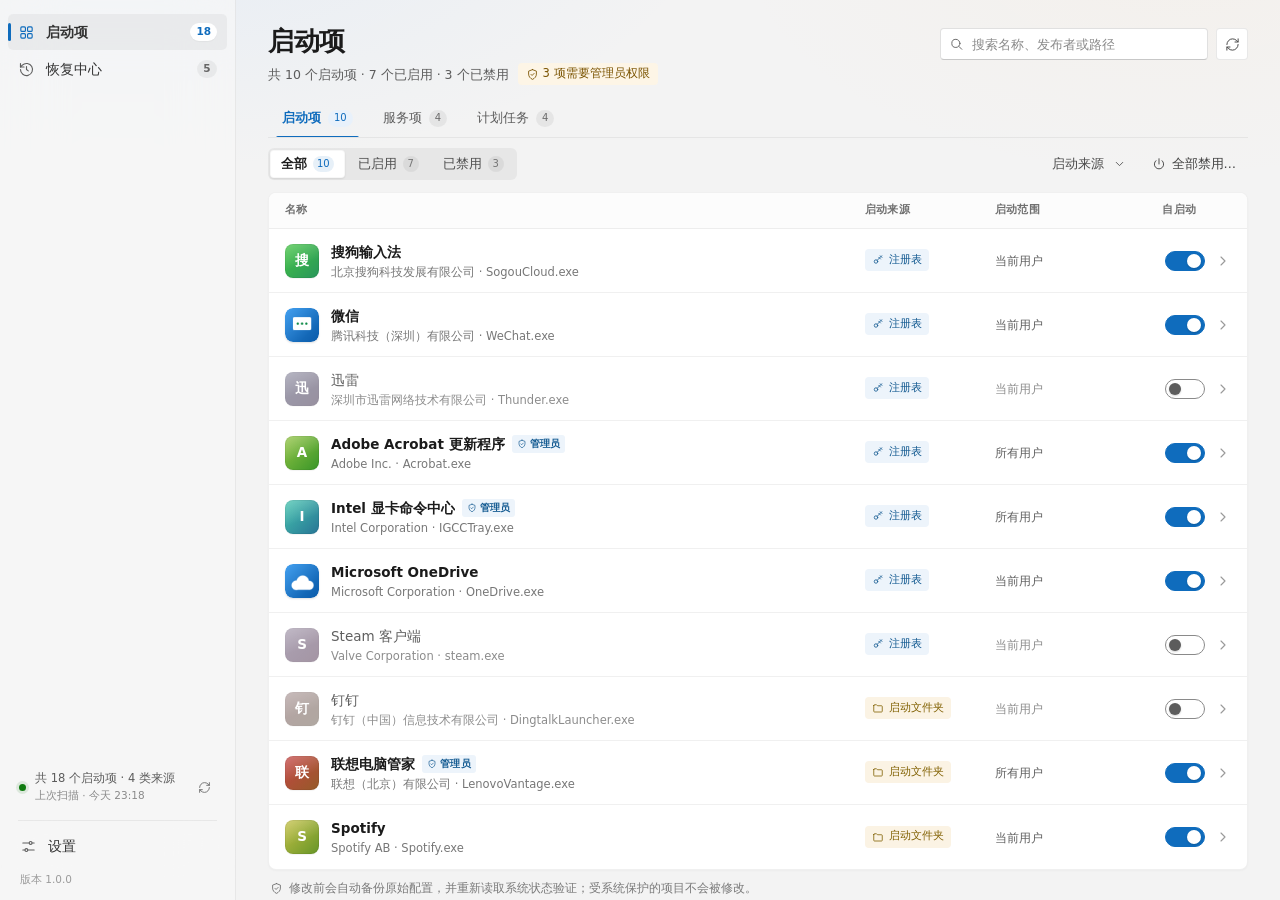
==== web/index.html @ ca15c856 "Initial commit: Startup Manager (WPF + WebView2)" ====
<!DOCTYPE html>
<html lang="zh-CN">
<head>
<meta charset="UTF-8">
<meta name="viewport" content="width=device-width, initial-scale=1.0">
<title>启动项管理器</title>
<meta name="color-scheme" content="light">
<link rel="icon" href="data:image/svg+xml,%3Csvg xmlns='http://www.w3.org/2000/svg' viewBox='0 0 32 32'%3E%3Crect width='32' height='32' rx='7' fill='%230f6cbd'/%3E%3Cpath d='M17.7 4 8 17h6.5l-1.2 11L24 14h-6.5l.2-10Z' fill='white'/%3E%3C/svg%3E">
<link rel="stylesheet" href="styles.css">
</head>
<body>
<svg xmlns="http://www.w3.org/2000/svg" style="display:none" aria-hidden="true">
  <symbol id="i-bolt" viewBox="0 0 24 24"><path d="M13 2 4.6 13.4h5.7L9.2 22l8.6-11.5h-5.6L13 2Z" fill="currentColor"/></symbol>
  <symbol id="i-search" viewBox="0 0 24 24" fill="none" stroke="currentColor" stroke-width="1.6" stroke-linecap="round"><circle cx="11" cy="11" r="6.5"/><path d="m16 16 4.5 4.5"/></symbol>
  <symbol id="i-refresh" viewBox="0 0 24 24" fill="none" stroke="currentColor" stroke-width="1.6" stroke-linecap="round" stroke-linejoin="round"><path d="M3 12a9 9 0 0 1 9-9 9.75 9.75 0 0 1 6.74 2.74L21 8"/><path d="M21 3v5h-5"/><path d="M21 12a9 9 0 0 1-9 9 9.75 9.75 0 0 1-6.74-2.74L3 16"/><path d="M8 16H3v5"/></symbol>
  <symbol id="i-sort" viewBox="0 0 24 24" fill="none" stroke="currentColor" stroke-width="1.6" stroke-linecap="round" stroke-linejoin="round"><path d="M7 4v16M4 17l3 3 3-3M17 20V4M14 7l3-3 3 3"/></symbol>
  <symbol id="i-chevron-down" viewBox="0 0 24 24" fill="none" stroke="currentColor" stroke-width="1.7" stroke-linecap="round" stroke-linejoin="round"><path d="m6 9 6 6 6-6"/></symbol>
  <symbol id="i-chevron-right" viewBox="0 0 24 24" fill="none" stroke="currentColor" stroke-width="1.7" stroke-linecap="round" stroke-linejoin="round"><path d="m9 6 6 6-6 6"/></symbol>
  <symbol id="i-close" viewBox="0 0 24 24" fill="none" stroke="currentColor" stroke-width="1.7" stroke-linecap="round"><path d="M6 6l12 12M18 6 6 18"/></symbol>
  <symbol id="i-folder" viewBox="0 0 24 24" fill="none" stroke="currentColor" stroke-width="1.6" stroke-linecap="round" stroke-linejoin="round"><path d="M3.5 7A1.5 1.5 0 0 1 5 5.5h4l2 2h8A1.5 1.5 0 0 1 20.5 9v9.5A1.5 1.5 0 0 1 19 20H5a1.5 1.5 0 0 1-1.5-1.5V7Z"/></symbol>
  <symbol id="i-key" viewBox="0 0 24 24" fill="none" stroke="currentColor" stroke-width="1.6" stroke-linecap="round" stroke-linejoin="round"><circle cx="8" cy="15" r="3.5"/><path d="m10.5 12.5 9-9M16.5 3.5 20 7M13.5 6.5 17 10"/></symbol>
  <symbol id="i-clock" viewBox="0 0 24 24" fill="none" stroke="currentColor" stroke-width="1.6" stroke-linecap="round" stroke-linejoin="round"><circle cx="12" cy="12" r="8.5"/><path d="M12 7.5V12l3 2"/></symbol>
  <symbol id="i-server" viewBox="0 0 24 24" fill="none" stroke="currentColor" stroke-width="1.6" stroke-linecap="round" stroke-linejoin="round"><rect x="3.5" y="4.5" width="17" height="6" rx="1.5"/><rect x="3.5" y="13.5" width="17" height="6" rx="1.5"/><path d="M7 7.5h.01M7 16.5h.01M11 7.5h5.5M11 16.5h5.5"/></symbol>
  <symbol id="i-shield" viewBox="0 0 24 24" fill="none" stroke="currentColor" stroke-width="1.6" stroke-linecap="round" stroke-linejoin="round"><path d="M12 3 4.8 5.8v5.4c0 4.3 3 8 7.2 9.8 4.2-1.8 7.2-5.5 7.2-9.8V5.8L12 3Z"/><path d="m9.2 11.8 2 2 3.8-3.8"/></symbol>
  <symbol id="i-lock" viewBox="0 0 24 24" fill="none" stroke="currentColor" stroke-width="1.6" stroke-linecap="round" stroke-linejoin="round"><rect x="5" y="10.5" width="14" height="10" rx="2"/><path d="M8.5 10.5V8a3.5 3.5 0 0 1 7 0v2.5"/></symbol>
  <symbol id="i-info" viewBox="0 0 24 24" fill="none" stroke="currentColor" stroke-width="1.6" stroke-linecap="round" stroke-linejoin="round"><circle cx="12" cy="12" r="9"/><path d="M12 11v5"/><path d="M12 8h.01"/></symbol>
  <symbol id="i-power" viewBox="0 0 24 24" fill="none" stroke="currentColor" stroke-width="1.6" stroke-linecap="round" stroke-linejoin="round"><path d="M12 3v9"/><path d="M6.7 6.3a8 8 0 1 0 10.6 0"/></symbol>
  <symbol id="i-undo" viewBox="0 0 24 24" fill="none" stroke="currentColor" stroke-width="1.6" stroke-linecap="round" stroke-linejoin="round"><path d="M9 13 4 8l5-5"/><path d="M4 8h9.5a6.5 6.5 0 0 1 0 13H9"/></symbol>
  <symbol id="i-check" viewBox="0 0 24 24" fill="none" stroke="currentColor" stroke-width="1.7" stroke-linecap="round" stroke-linejoin="round"><path d="m5 12.5 4.5 4.5L19 7"/></symbol>
  <symbol id="i-history" viewBox="0 0 24 24" fill="none" stroke="currentColor" stroke-width="1.6" stroke-linecap="round" stroke-linejoin="round"><path d="M3.5 12a8.5 8.5 0 1 0 2.6-6.1L3.5 8.5"/><path d="M3.5 3.5v5h5"/><path d="M12 8v4l2.5 2"/></symbol>
  <symbol id="i-open" viewBox="0 0 24 24" fill="none" stroke="currentColor" stroke-width="1.6" stroke-linecap="round" stroke-linejoin="round"><path d="M14 4h6v6"/><path d="M20 4 10.5 13.5"/><path d="M19 14v5a1 1 0 0 1-1 1H5a1 1 0 0 1-1-1V6a1 1 0 0 1 1-1h5"/></symbol>
  <symbol id="i-copy" viewBox="0 0 24 24" fill="none" stroke="currentColor" stroke-width="1.6" stroke-linecap="round" stroke-linejoin="round"><rect x="8.5" y="8.5" width="11" height="11" rx="1.7"/><path d="M15.5 8.5V6a1.5 1.5 0 0 0-1.5-1.5H6A1.5 1.5 0 0 0 4.5 6v8A1.5 1.5 0 0 0 6 15.5h2.5"/></symbol>
  <symbol id="i-apps" viewBox="0 0 24 24" fill="none" stroke="currentColor" stroke-width="1.6" stroke-linecap="round" stroke-linejoin="round"><rect x="4" y="4" width="6.5" height="6.5" rx="1.5"/><rect x="13.5" y="4" width="6.5" height="6.5" rx="1.5"/><rect x="4" y="13.5" width="6.5" height="6.5" rx="1.5"/><rect x="13.5" y="13.5" width="6.5" height="6.5" rx="1.5"/></symbol>
  <symbol id="i-sliders" viewBox="0 0 24 24" fill="none" stroke="currentColor" stroke-width="1.6" stroke-linecap="round" stroke-linejoin="round"><path d="M4 7h9M17 7h3M4 17h3M11 17h9"/><circle cx="15" cy="7" r="2"/><circle cx="9" cy="17" r="2"/></symbol>
  <symbol id="i-alert" viewBox="0 0 24 24" fill="none" stroke="currentColor" stroke-width="1.6" stroke-linecap="round" stroke-linejoin="round"><path d="M10.3 3.9 2.6 17a2 2 0 0 0 1.7 3h15.4a2 2 0 0 0 1.7-3L13.7 3.9a2 2 0 0 0-3.4 0Z"/><path d="M12 9v4.5"/><path d="M12 17h.01"/></symbol>
  <symbol id="i-database" viewBox="0 0 24 24" fill="none" stroke="currentColor" stroke-width="1.6" stroke-linecap="round" stroke-linejoin="round"><ellipse cx="12" cy="5.5" rx="7.5" ry="2.8"/><path d="M4.5 5.5v13c0 1.55 3.36 2.8 7.5 2.8s7.5-1.25 7.5-2.8v-13"/><path d="M4.5 12c0 1.55 3.36 2.8 7.5 2.8s7.5-1.25 7.5-2.8"/></symbol>
</svg>

<div class="app">
  <div class="shell">
    <nav class="sidebar" aria-label="主导航">
      <div class="nav-section">
        <button class="nav-item active" data-page="startup" aria-current="page" title="启动项">
          <svg aria-hidden="true"><use href="#i-apps"/></svg>
          <span class="nav-label">启动项</span>
          <span class="nav-count" id="navCount">–</span>
        </button>
        <button class="nav-item" data-page="backup" title="恢复中心">
          <svg aria-hidden="true"><use href="#i-history"/></svg>
          <span class="nav-label">恢复中心</span>
          <span class="nav-count" id="backupNavCount">–</span>
        </button>
      </div>
      <div class="sidebar-bottom">
        <div class="scan-meta">
          <span class="scan-dot" id="scanDot"></span>
          <div class="scan-text">
            <div class="scan-title" id="scanTitle">正在检查启动来源</div>
            <div class="scan-time" id="lastScan">请稍候…</div>
          </div>
          <button class="scan-refresh" data-action="rescan" title="重新扫描" aria-label="重新扫描启动项">
            <svg aria-hidden="true"><use href="#i-refresh"/></svg>
          </button>
        </div>
        <div class="side-divider"></div>
        <button class="nav-item" data-page="settings" title="设置">
          <svg aria-hidden="true"><use href="#i-sliders"/></svg>
          <span class="nav-label">设置</span>
        </button>
        <div class="sidebar-version">版本 1.0.0</div>
      </div>
    </nav>

    <main class="content" id="content">
      <!-- ============ Startup page ============ -->
      <section class="page" id="page-startup">
        <div class="page-head">
          <div>
            <h1>启动项</h1>
            <p class="subtitle" aria-live="polite">
              <span id="summaryText">正在读取启动项…</span>
              <span id="metaChip" class="meta-chip" hidden></span>
            </p>
          </div>
          <div class="head-actions">
            <div class="search" id="searchBox">
              <svg aria-hidden="true"><use href="#i-search"/></svg>
              <input id="searchInput" type="text" placeholder="搜索名称、发布者或路径" autocomplete="off" spellcheck="false" aria-label="搜索启动项">
              <button class="search-clear" data-action="clear-search" aria-label="清除搜索">
                <svg aria-hidden="true"><use href="#i-close"/></svg>
              </button>
            </div>
            <button class="icon-btn" id="refreshButton" data-action="rescan" title="重新扫描启动项" aria-label="重新扫描启动项">
              <svg aria-hidden="true"><use href="#i-refresh"/></svg>
            </button>
          </div>
        </div>

        <div class="warnings-banner" id="warningsBanner" role="status" hidden>
          <svg aria-hidden="true"><use href="#i-alert"/></svg>
          <div class="warnings-body">
            <div class="warnings-title" id="warningsTitle">扫描提示</div>
            <ul class="warnings-list" id="warningsList"></ul>
          </div>
          <button class="banner-close" data-action="dismiss-warnings" aria-label="关闭扫描提示">
            <svg aria-hidden="true"><use href="#i-close"/></svg>
          </button>
        </div>

        <div class="category-tabs" role="tablist" aria-label="启动项分类">
          <button type="button" class="category-tab active" data-category="startup" role="tab" aria-selected="true" aria-controls="startupList">
            启动项 <span class="cat-num" id="categoryStartupCount">–</span>
          </button>
          <button type="button" class="category-tab" data-category="service" role="tab" aria-selected="false" aria-controls="startupList">
            服务项 <span class="cat-num" id="categoryServiceCount">–</span>
          </button>
          <button type="button" class="category-tab" data-category="task" role="tab" aria-selected="false" aria-controls="startupList">
            计划任务 <span class="cat-num" id="categoryTaskCount">–</span>
          </button>
        </div>

        <div class="toolbar">
          <div class="segmented" role="tablist" aria-label="按状态筛选">
            <button class="active" data-filter="all" role="tab" aria-selected="true">全部 <span class="seg-num" id="countAll">–</span></button>
            <button data-filter="enabled" role="tab" aria-selected="false">已启用 <span class="seg-num" id="countEnabled">–</span></button>
            <button data-filter="disabled" role="tab" aria-selected="false">已禁用 <span class="seg-num" id="countDisabled">–</span></button>
          </div>
          <div class="toolbar-right">
            <div class="select-wrap">
              <select class="sort-select" id="sortSelect" aria-label="排序方式">
                <option value="source" selected>启动来源</option>
                <option value="name">名称 A–Z</option>
                <option value="scope">启动范围</option>
              </select>
              <svg aria-hidden="true"><use href="#i-chevron-down"/></svg>
            </div>
            <button class="btn ghost" id="bulkDisable" data-action="open-bulk-dialog" disabled>
              <svg aria-hidden="true"><use href="#i-power"/></svg>
              全部禁用…
            </button>
          </div>
        </div>

        <div class="list-card" id="listCard" aria-busy="true">
          <div class="list-head">
            <div>名称</div>
            <div class="h-source">启动来源</div>
            <div class="h-scope">启动范围</div>
            <div class="h-actions">自启动</div>
          </div>
          <div class="list-body" id="startupList"></div>
        </div>
        <div class="list-footnote">
          <svg aria-hidden="true"><use href="#i-shield"/></svg>
          修改前会自动备份原始配置，并重新读取系统状态验证；受系统保护的项目不会被修改。
        </div>
      </section>

      <!-- ============ Restore center ============ -->
      <section class="page hidden" id="page-backup">
        <div class="page-head">
          <div>
            <h1>恢复中心</h1>
            <p class="subtitle">每次修改前的原始配置都会保存在这里，可随时写回系统。</p>
          </div>
          <div class="head-actions">
            <button class="btn" data-action="open-backup-folder">
              <svg aria-hidden="true"><use href="#i-open"/></svg>
              打开备份文件夹
            </button>
          </div>
        </div>

        <div class="backup-info">
          <div class="backup-info-icon">
            <svg aria-hidden="true"><use href="#i-shield"/></svg>
          </div>
          <div>
            <div class="backup-info-title">自动备份已开启</div>
            <div class="backup-info-text" id="backupInfoText">修改前会保存原始系统配置。备份位置：<span class="code-inline" id="backupPath">—</span></div>
          </div>
        </div>

        <div class="section-title">待恢复的项目 <span class="count" id="backupPageCount">0</span></div>
        <div class="backup-list" id="backupList"></div>

        <div id="backupHistorySection" hidden>
          <div class="section-title">历史记录 <span class="count" id="backupHistoryCount">0</span></div>
          <div class="backup-list" id="backupHistoryList"></div>
        </div>
      </section>

      <!-- ============ Settings ============ -->
      <section class="page hidden" id="page-settings">
        <div class="page-head">
          <div>
            <h1>设置</h1>
            <p class="subtitle">调整扫描范围、权限与安全备份策略。设置会立即保存。</p>
          </div>
        </div>
        <div id="settingsContent"></div>
      </section>
    </main>
  </div>
</div>

<!-- Detail panel -->
<aside class="detail" id="detailPanel" aria-hidden="true" aria-label="启动项详情" tabindex="-1">
  <button class="panel-close" data-action="close-detail" aria-label="关闭详情">
    <svg aria-hidden="true"><use href="#i-close"/></svg>
  </button>
  <div class="detail-scroll" id="detailContent"></div>
</aside>

<!-- Toasts -->
<div class="toast-wrap" id="toastWrap" aria-live="polite" aria-atomic="false"></div>

<!-- Confirmation dialog -->
<div class="dialog-backdrop" id="dialogBackdrop" aria-hidden="true">
  <div class="dialog" role="alertdialog" aria-modal="true" aria-labelledby="dialogTitle" aria-describedby="dialogDesc">
    <div class="dialog-icon"><svg aria-hidden="true"><use href="#i-alert"/></svg></div>
    <h2 id="dialogTitle">禁用所有可管理的启动项？</h2>
    <p id="dialogDesc"></p>
    <div class="dialog-note" id="dialogNote"></div>
    <div class="dialog-actions">
      <button class="btn" data-action="close-dialog" id="dialogCancel">取消</button>
      <button class="btn danger" data-action="confirm-bulk" id="dialogConfirm">禁用</button>
    </div>
  </div>
</div>

<noscript>
  <div class="noscript">启动项管理器需要启用脚本才能显示界面。</div>
</noscript>

<script src="demo-data.js"></script>
<script src="bridge.js"></script>
<script src="app.js"></script>
</body>
</html>
---- web/styles.css ----
/* StartupManager — Fluent / WinUI web surface.
   The WPF host supplies the native title bar; this page starts directly with
   the app shell. Visual language follows the approved prototype. */

:root{
  --bg:#f3f3f3;
  --surface:#ffffff;
  --text:#1b1b1b;
  --text-2:#5c5c5c;
  --text-3:#757575;
  --border:rgba(0,0,0,.058);
  --border-strong:rgba(0,0,0,.12);
  --accent:#0f6cbd;
  --accent-hover:#115ea3;
  --accent-tint:#e8f1fb;
  --hover:rgba(0,0,0,.03);
  --selected:rgba(15,108,189,.065);
  --danger:#c42b1c;
  --success:#0f7b0f;
  --warn:#9a6700;
  --radius:8px;
  --font:"Segoe UI Variable Text","Segoe UI","Microsoft YaHei UI","Microsoft YaHei",system-ui,-apple-system,sans-serif;
  --mono:"Cascadia Mono","Cascadia Code",Consolas,"Courier New",monospace;
}
*{box-sizing:border-box}
[hidden]{display:none!important}
html,body{height:100%}
body{
  margin:0;
  font-family:var(--font);
  font-size:14px;
  line-height:1.5;
  color:var(--text);
  background:var(--bg);
  overflow:hidden;
  -webkit-font-smoothing:antialiased;
  text-rendering:optimizeLegibility;
}
button,input,select{font:inherit;color:inherit}
button{cursor:pointer}
::selection{background:rgba(15,108,189,.2)}
:focus-visible{outline:2px solid var(--accent);outline-offset:2px}

.app{
  height:100vh;
  display:flex;
  flex-direction:column;
  background:
    radial-gradient(900px 420px at 12% -10%, rgba(120,180,255,.10), transparent 62%),
    radial-gradient(760px 400px at 92% -6%, rgba(255,205,150,.08), transparent 58%),
    var(--bg);
}
.shell{flex:1;display:flex;min-height:0}

/* ---------- Sidebar ---------- */
.sidebar{
  width:236px;flex:none;
  display:flex;flex-direction:column;
  padding:14px 8px 12px;
  background:rgba(247,247,247,.66);
  backdrop-filter:blur(30px) saturate(130%);
  -webkit-backdrop-filter:blur(30px) saturate(130%);
  border-right:1px solid var(--border);
}
.nav-section{display:flex;flex-direction:column;gap:1px}
.nav-item{
  position:relative;
  width:100%;height:36px;
  display:flex;align-items:center;gap:11px;
  padding:0 10px;border:0;border-radius:5px;
  background:transparent;color:#333;
  font-size:13.5px;font-weight:500;text-align:left;
  transition:background .1s;
}
.nav-item svg{width:17px;height:17px;flex:none;color:#5f5f5f}
.nav-item:hover{background:rgba(0,0,0,.035)}
.nav-item.active{background:rgba(0,0,0,.045);font-weight:600}
.nav-item.active::before{
  content:"";position:absolute;left:0;top:9px;bottom:9px;width:3px;
  border-radius:2px;background:var(--accent);
}
.nav-item.active svg{color:var(--accent)}
.nav-count{
  margin-left:auto;min-width:20px;height:18px;padding:0 6px;
  display:inline-grid;place-items:center;
  border-radius:9px;background:rgba(0,0,0,.05);
  font-size:10.5px;font-weight:600;color:#666;font-variant-numeric:tabular-nums;
}
.nav-item.active .nav-count{background:#fff;color:var(--accent);box-shadow:0 1px 1px rgba(0,0,0,.04)}
.sidebar-bottom{margin-top:auto;padding:0 2px}
.scan-meta{
  display:flex;align-items:center;gap:9px;
  padding:10px 9px;border-radius:6px;
}
.scan-dot{width:7px;height:7px;flex:none;border-radius:50%;background:var(--success);box-shadow:0 0 0 3px rgba(15,123,15,.11)}
.scan-dot.busy{background:var(--accent);box-shadow:0 0 0 3px rgba(15,108,189,.12)}
.scan-dot.error{background:var(--danger);box-shadow:0 0 0 3px rgba(196,43,28,.11)}
.scan-text{min-width:0}
.scan-title{font-size:11.5px;color:var(--text-2);line-height:1.35;white-space:nowrap;overflow:hidden;text-overflow:ellipsis}
.scan-time{font-size:10.5px;color:#8a8a8a;margin-top:1px;white-space:nowrap}
.scan-refresh{
  margin-left:auto;width:24px;height:24px;flex:none;
  display:grid;place-items:center;border:0;border-radius:4px;
  background:transparent;color:#666;
}
.scan-refresh:hover{background:rgba(0,0,0,.05)}
.scan-refresh:disabled{opacity:.55;cursor:default;pointer-events:none}
.scan-refresh svg{width:13px;height:13px}
.side-divider{height:1px;background:var(--border);margin:7px 8px}
.sidebar-version{padding:8px 10px 0;font-size:10.5px;color:#9b9b9b;user-select:none}

/* ---------- Content / pages ---------- */
.content{flex:1;min-width:0;overflow-y:auto;overflow-x:hidden;padding:26px 32px 44px;scroll-behavior:smooth}
.content::-webkit-scrollbar{width:12px}
.content::-webkit-scrollbar-track{background:transparent}
.content::-webkit-scrollbar-thumb{
  background:rgba(0,0,0,.16);border:4px solid transparent;
  background-clip:content-box;border-radius:8px;
}
.content::-webkit-scrollbar-thumb:hover{background:rgba(0,0,0,.28);background-clip:content-box;border-width:3px}
.page{max-width:1120px;margin:0 auto;animation:page-in .22s cubic-bezier(.2,0,0,1)}
.page.hidden{display:none}
@keyframes page-in{from{opacity:0;transform:translateY(4px)}to{opacity:1;transform:none}}

/* ---------- Page header ---------- */
.page-head{display:flex;align-items:flex-start;justify-content:space-between;gap:24px}
h1{font-size:26px;line-height:1.2;font-weight:600;letter-spacing:-.012em;margin:0 0 6px}
.subtitle{
  margin:0;font-size:12.5px;color:var(--text-2);line-height:1.55;
  display:flex;flex-wrap:wrap;align-items:center;gap:6px 9px;
  min-height:22px;
}
.meta-chip{
  display:inline-flex;align-items:center;gap:4px;
  height:22px;padding:0 8px;border-radius:4px;
  background:#edf7ed;color:#0d5f10;
  font-size:11.5px;font-weight:500;white-space:nowrap;
  font-variant-numeric:tabular-nums;
}
.meta-chip svg{width:13px;height:13px;flex:none}
.meta-chip.admin{background:#fdf5e6;color:#7a5300}
.meta-chip.protected{background:#f0f0f0;color:#555}
.head-actions{display:flex;align-items:center;gap:8px;flex:none;padding-top:2px}

.search{position:relative;width:268px}
.search > svg{position:absolute;left:9px;top:50%;transform:translateY(-50%);width:15px;height:15px;color:#6b6b6b;pointer-events:none}
.search input{
  width:100%;height:32px;padding:0 30px 0 31px;
  border:1px solid rgba(0,0,0,.12);border-bottom-color:rgba(0,0,0,.22);
  border-radius:4px;background:#fff;
  font-size:12.5px;outline:none;
  transition:border-color .1s,box-shadow .1s,background .1s;
}
.search input::placeholder{color:#8a8a8a}
.search input:hover{background:#fbfbfb}
.search input:focus{border-color:var(--accent);box-shadow:inset 0 -2px 0 var(--accent);background:#fff}
.search-clear{
  position:absolute;right:4px;top:4px;width:24px;height:24px;
  display:none;place-items:center;padding:0;border:0;border-radius:4px;
  background:transparent;color:#5c5c5c;
}
.search-clear:hover{background:rgba(0,0,0,.06)}
.search-clear svg{width:12px;height:12px}
.search.has-text .search-clear{display:grid}
.icon-btn{
  width:32px;height:32px;flex:none;display:grid;place-items:center;
  border:1px solid rgba(0,0,0,.09);border-radius:4px;
  background:#fff;color:#4a4a4a;transition:background .1s,border-color .1s;
}
.icon-btn:hover{background:#f7f7f7}
.icon-btn:disabled{opacity:.5;pointer-events:none}
.icon-btn svg{width:15px;height:15px}
.spinning svg{animation:spin .85s linear infinite}
@keyframes spin{to{transform:rotate(360deg)}}

/* ---------- Warnings banner ---------- */
.warnings-banner{
  margin-top:15px;
  display:flex;align-items:flex-start;gap:9px;
  padding:10px 9px 10px 12px;
  border:1px solid #f0e5cd;border-radius:6px;
  background:#fdf8ed;color:#6b5426;
  font-size:11.5px;line-height:1.55;
}
.warnings-banner > svg{width:15px;height:15px;flex:none;margin-top:1px;color:var(--warn)}
.warnings-body{flex:1;min-width:0}
.warnings-title{font-weight:600;color:#5c471d}
.warnings-list{margin:3px 0 0;padding-left:16px}
.warnings-list li{margin:1px 0}
.banner-close{
  margin-left:auto;width:22px;height:22px;flex:none;
  display:grid;place-items:center;border:0;border-radius:3px;
  background:transparent;color:#8a6d3b;
}
.banner-close:hover{background:rgba(154,103,0,.08)}
.banner-close svg{width:11px;height:11px}

/* ---------- Category tabs ---------- */
.category-tabs{
  display:flex;align-items:stretch;gap:2px;
  margin:14px 0 0;
  border-bottom:1px solid var(--border);
  overflow-x:auto;scrollbar-width:none;
}
.category-tabs::-webkit-scrollbar{display:none}
.category-tab{
  position:relative;flex:none;
  height:38px;padding:0 14px;
  display:inline-flex;align-items:center;gap:7px;
  border:0;border-radius:4px 4px 0 0;background:transparent;
  color:var(--text-2);font-size:12.5px;font-weight:500;
  transition:background .1s,color .1s;
}
.category-tab:hover{background:rgba(0,0,0,.03);color:var(--text)}
.category-tab.active{color:var(--accent);font-weight:600}
.category-tab.active::after{
  content:"";position:absolute;left:8px;right:8px;bottom:-1px;
  height:2px;border-radius:2px 2px 0 0;background:var(--accent);
}
.cat-num{
  min-width:18px;height:17px;padding:0 6px;
  display:inline-grid;place-items:center;border-radius:9px;
  background:rgba(0,0,0,.055);color:#6b6b6b;
  font-size:10px;font-weight:500;line-height:1;
  font-variant-numeric:tabular-nums;
}
.category-tab.active .cat-num{background:var(--accent-tint);color:var(--accent)}

/* ---------- Toolbar ---------- */
.toolbar{display:flex;align-items:center;justify-content:space-between;gap:16px;margin:10px 0 12px;flex-wrap:wrap}
.segmented{display:inline-flex;align-items:center;gap:2px;padding:2px;background:rgba(0,0,0,.05);border-radius:6px}
.segmented button{
  height:28px;padding:0 11px;border:0;border-radius:4px;
  display:inline-flex;align-items:center;gap:6px;
  background:transparent;font-size:12.5px;color:#4f4f4f;
  transition:background .1s,color .1s;
}
.segmented button:hover{background:rgba(255,255,255,.6)}
.segmented button.active{
  background:#fff;color:#1b1b1b;font-weight:600;
  box-shadow:0 1px 2px rgba(0,0,0,.09),inset 0 0 0 1px rgba(0,0,0,.03);
}
.seg-num{
  min-width:16px;height:16px;padding:0 4px;
  display:inline-grid;place-items:center;border-radius:8px;
  background:rgba(0,0,0,.055);color:#757575;
  font-size:10px;font-weight:500;line-height:1;font-variant-numeric:tabular-nums;
}
.segmented button.active .seg-num{background:rgba(15,108,189,.1);color:var(--accent)}
.toolbar-right{display:flex;align-items:center;gap:6px}
.select-wrap{position:relative;display:inline-flex;align-items:center}
.select-wrap > svg{position:absolute;right:8px;top:50%;transform:translateY(-50%);width:13px;height:13px;color:#555;pointer-events:none}
.sort-select{
  height:30px;padding:0 27px 0 10px;
  border:1px solid transparent;border-radius:4px;
  background:transparent;font-size:12.5px;color:#4a4a4a;
  appearance:none;-webkit-appearance:none;cursor:pointer;outline:none;
}
.sort-select:hover{background:rgba(0,0,0,.04)}
.btn{
  height:30px;padding:0 11px;
  display:inline-flex;align-items:center;justify-content:center;gap:6px;
  border:1px solid rgba(0,0,0,.1);border-radius:4px;
  background:#fff;color:#333;font-size:12.5px;white-space:nowrap;
  transition:background .1s,border-color .1s,color .1s;
}
.btn:hover{background:#f7f7f7}
.btn svg{width:14px;height:14px;flex:none}
.btn.small{height:28px;font-size:12px;padding:0 9px}
.btn.ghost{border-color:transparent;background:transparent;color:#444}
.btn.ghost:hover{background:rgba(0,0,0,.045)}
.btn.primary{background:var(--accent);border-color:var(--accent);color:#fff;font-weight:500}
.btn.primary:hover{background:var(--accent-hover);border-color:var(--accent-hover)}
.btn.danger{background:var(--danger);border-color:var(--danger);color:#fff}
.btn.danger:hover{background:#a4261a;border-color:#a4261a}
.btn:disabled{opacity:.4;cursor:default;pointer-events:none}
.btn.primary .spinner{border-color:rgba(255,255,255,.38);border-top-color:#fff}

/* ---------- List ---------- */
.list-card{
  background:var(--surface);
  border:1px solid var(--border);border-radius:var(--radius);
  box-shadow:0 1px 2px rgba(0,0,0,.03);
  overflow:hidden;
}
.list-head,.row{
  display:grid;
  grid-template-columns:minmax(320px,1fr) 130px 120px 116px;
  align-items:center;
  padding:0 16px;
}
.list-head{
  height:36px;background:#fcfcfc;border-bottom:1px solid var(--border);
  font-size:11px;font-weight:600;color:#707070;letter-spacing:.02em;
}
.h-actions{text-align:right;padding-right:35px}
.list-body .row{
  height:64px;border-bottom:1px solid var(--border);
  cursor:pointer;position:relative;
  transition:background .1s;
}
.list-body .row:last-child{border-bottom:0}
.row:hover{background:#fafafa}
.row.is-selected{background:var(--selected)}
.row.is-selected:hover{background:rgba(15,108,189,.085)}
.row.is-selected::before{
  content:"";position:absolute;left:0;top:10px;bottom:10px;width:3px;
  border-radius:0 2px 2px 0;background:var(--accent);
}
.row:focus-visible{outline:2px solid var(--accent);outline-offset:-2px;border-radius:2px}
.cell-main{display:flex;align-items:center;gap:12px;min-width:0;padding-right:14px}
.app-ico{
  width:34px;height:34px;flex:none;
  display:grid;place-items:center;
  border-radius:8px;color:#fff;
  font-size:13.5px;font-weight:600;line-height:1;
  background-image:linear-gradient(160deg,rgba(255,255,255,.26),rgba(255,255,255,0) 58%),var(--tile);
  box-shadow:inset 0 0 0 1px rgba(0,0,0,.06),0 1px 1px rgba(0,0,0,.05);
  user-select:none;overflow:hidden;
}
.app-ico svg{width:18px;height:18px;stroke-width:1.7}
.app-ico.has-img{background:none;box-shadow:0 1px 2px rgba(0,0,0,.12);padding:0}
.app-ico.has-img img{display:block;width:100%;height:100%;object-fit:cover;border-radius:inherit}
.app-ico.lg{width:40px;height:40px;border-radius:9px;font-size:16px}
.app-ico.lg svg{width:21px;height:21px}
.row.is-disabled .app-ico{filter:grayscale(.75);opacity:.55}
.cell-main-text{min-width:0}
.name-row{display:flex;align-items:center;gap:7px;min-width:0}
.app-name{
  font-size:13.5px;font-weight:600;color:#1b1b1b;
  white-space:nowrap;overflow:hidden;text-overflow:ellipsis;letter-spacing:.002em;
}
.row.is-disabled .app-name{color:#5f5f5f;font-weight:500}
.lock-chip{
  display:inline-flex;align-items:center;gap:3px;flex:none;
  height:18px;padding:0 5px;border-radius:3px;
  background:#f0f0f0;color:#5c5c5c;
  font-size:9.5px;font-weight:600;letter-spacing:.02em;
}
.lock-chip svg{width:10px;height:10px}
.lock-chip.overridable{background:#fdf4e5;color:#8a5a00}
.lock-chip.packaged{background:#eef4fb;color:#135a91}
.user-chip{
  display:inline-flex;align-items:center;gap:3px;flex:none;
  height:18px;padding:0 5px;border-radius:3px;
  background:#edf7ed;color:#0f6b12;
  font-size:9.5px;font-weight:600;letter-spacing:.02em;
}
.user-chip svg{width:10px;height:10px}
.perm-chip{
  display:inline-flex;align-items:center;gap:3px;flex:none;
  height:18px;padding:0 5px;border-radius:3px;
  background:#edf4fb;color:#135a91;
  font-size:9.5px;font-weight:600;letter-spacing:.02em;
}
.perm-chip svg{width:10px;height:10px}
.app-meta{
  margin-top:3px;font-size:11.5px;color:#777;line-height:1.3;
  white-space:nowrap;overflow:hidden;text-overflow:ellipsis;
}
.row.is-disabled .app-meta{color:#8c8c8c}
.managed-tag{margin-left:2px;color:#8a6d3b;font-size:10.5px;font-weight:500}
.source-chip{
  display:inline-flex;align-items:center;gap:5px;
  height:22px;padding:0 7px;border-radius:4px;
  font-size:11px;font-weight:500;width:max-content;
  white-space:nowrap;
}
.source-chip svg{width:12px;height:12px;flex:none}
.source-chip.registry{background:#edf4fb;color:#135a91}
.source-chip.folder{background:#fbf3e4;color:#806000}
.source-chip.task{background:#f3effb;color:#5b3fa0}
.source-chip.service{background:#eaf6f2;color:#126a5a}
.scope-text{font-size:12px;color:#5f5f5f;white-space:nowrap}
.scope-text.scope-system{color:#4f5b6b}
.row.is-disabled .scope-text{color:#8c8c8c}
.cell-actions{display:flex;align-items:center;justify-content:flex-end;gap:10px}
.chev{width:16px;height:16px;flex:none;color:#9a9a9a;transition:color .1s,transform .1s}
.row:hover .chev{color:#5f5f5f}
.row.is-selected .chev{color:var(--accent)}
.row.is-pending .chev{opacity:.45}
.spinner{
  width:13px;height:13px;flex:none;border-radius:50%;
  border:2px solid rgba(15,108,189,.22);border-top-color:var(--accent);
  animation:spin .7s linear infinite;
}
.list-footnote{
  display:flex;align-items:center;gap:6px;
  margin-top:10px;padding-left:2px;
  font-size:11.5px;color:#7a7a7a;line-height:1.5;
}
.list-footnote svg{width:13px;height:13px;flex:none;color:#6b6b6b}

/* ---------- Skeleton ---------- */
.skeleton-row{
  display:grid;
  grid-template-columns:minmax(320px,1fr) 130px 120px 116px;
  align-items:center;
  height:64px;padding:0 16px;
  border-bottom:1px solid var(--border);
}
.skeleton-row:last-child{border-bottom:0}
.skeleton-main{display:flex;align-items:center;gap:12px;min-width:0;padding-right:14px}
.sk{
  position:relative;overflow:hidden;display:block;
  background:#ececec;border-radius:4px;
}
.sk::after{
  content:"";position:absolute;inset:0;
  background:linear-gradient(90deg,transparent,rgba(255,255,255,.72),transparent);
  transform:translateX(-100%);animation:shimmer 1.3s infinite;
}
@keyframes shimmer{100%{transform:translateX(100%)}}
.sk-ico{width:34px;height:34px;border-radius:8px;flex:none}
.sk-lines{flex:1;min-width:0}
.sk-name{width:42%;height:10px;margin-bottom:8px}
.sk-meta{width:60%;height:8px}
.sk-chip{width:74px;height:20px;margin-right:0}
.sk-switch{width:40px;height:20px;border-radius:999px;justify-self:end;margin-right:25px}

/* ---------- Switch ---------- */
.switch{
  position:relative;display:block;flex:none;
  width:40px;height:20px;padding:0;
  border:1px solid #8a8a8a;border-radius:999px;
  background:transparent;
  transition:background .15s,border-color .15s;
  -webkit-tap-highlight-color:transparent;
}
.switch .knob{
  position:absolute;left:3px;top:50%;
  width:12px;height:12px;border-radius:50%;
  background:#5c5c5c;
  transform:translateY(-50%);
  box-shadow:0 1px 2px rgba(0,0,0,.18);
  transition:left .16s cubic-bezier(.4,0,.2,1),width .16s,height .16s,background .16s;
}
.switch:hover{border-color:#5c5c5c}
.switch.on{background:var(--accent);border-color:var(--accent)}
.switch.on:hover{background:var(--accent-hover);border-color:var(--accent-hover)}
.switch.on .knob{left:calc(100% - 17px);width:14px;height:14px;background:#fff}
.switch:disabled{cursor:not-allowed}
.switch.on:disabled{background:#e4e4e4;border-color:#e4e4e4}
.switch.on:disabled .knob{background:#8a8a8a;box-shadow:none}
.switch:disabled:hover{border-color:#e4e4e4}
.switch.on:disabled:hover{background:#e4e4e4;border-color:#e4e4e4}
.switch.pending:disabled{cursor:progress;border-color:#8a8a8a}
.switch.on.pending:disabled{background:var(--accent);border-color:var(--accent)}
.switch.on.pending:disabled .knob{background:#fff;box-shadow:0 1px 2px rgba(0,0,0,.18)}
.switch.pending .knob{animation:knob-pulse 1.05s ease-in-out infinite}
@keyframes knob-pulse{50%{opacity:.4}}

/* ---------- Empty / error states ---------- */
.empty{display:flex;flex-direction:column;align-items:center;justify-content:center;padding:56px 20px;text-align:center}
.empty-icon{
  width:48px;height:48px;margin-bottom:12px;
  display:grid;place-items:center;border-radius:12px;
  background:#f3f3f3;color:#777;
}
.empty-icon svg{width:22px;height:22px}
.empty-icon.error{background:#fdf0ee;color:var(--danger)}
.empty-title{font-size:13.5px;font-weight:600}
.empty-desc{font-size:11.5px;color:#777;margin-top:4px;line-height:1.6;max-width:360px}
.empty .btn{margin-top:14px}

/* ---------- Detail panel ---------- */
.detail{
  position:fixed;top:16px;right:18px;bottom:auto;
  width:400px;max-width:calc(100vw - 36px);
  max-height:calc(100vh - 32px);
  display:flex;flex-direction:column;
  background:var(--surface);
  border:1px solid rgba(0,0,0,.08);border-radius:10px;
  box-shadow:0 18px 50px rgba(0,0,0,.16),0 2px 8px rgba(0,0,0,.06);
  transform:translateX(calc(100% + 30px));
  opacity:0;visibility:hidden;
  transition:transform .26s cubic-bezier(.2,0,0,1),opacity .18s,visibility .26s;
  z-index:50;overflow:hidden;outline:none;
}
.detail.open{transform:none;opacity:1;visibility:visible}
.detail-scroll{overflow-y:auto;padding:20px;min-height:0}
.detail-scroll::-webkit-scrollbar{width:12px}
.detail-scroll::-webkit-scrollbar-thumb{background:rgba(0,0,0,.16);border:4px solid transparent;background-clip:content-box;border-radius:8px}
.panel-close{
  position:absolute;top:10px;right:10px;z-index:2;
  width:28px;height:28px;display:grid;place-items:center;
  border:0;border-radius:4px;background:transparent;color:#5c5c5c;
}
.panel-close:hover{background:rgba(0,0,0,.055)}
.panel-close svg{width:13px;height:13px}
.d-head{display:flex;align-items:center;gap:12px;padding-right:26px;margin-bottom:16px}
.d-title{font-size:17px;font-weight:600;margin:0 0 3px;line-height:1.3;word-break:break-word}
.d-sub{display:flex;align-items:center;gap:6px;font-size:11px;color:#6b6b6b;line-height:1.45;flex-wrap:wrap}
.status-dot{width:6px;height:6px;flex:none;border-radius:50%;background:var(--success)}
.d-sub.off .status-dot{background:#9a9a9a}
.d-head-chips{display:inline-flex;align-items:center;gap:4px;flex-wrap:wrap}
.d-toggle{
  display:flex;align-items:center;gap:12px;
  padding:12px 14px;margin-bottom:18px;
  background:#f8f8f8;border:1px solid rgba(0,0,0,.045);border-radius:8px;
}
.d-toggle-text{flex:1;min-width:0}
.d-toggle-title{font-size:12.5px;font-weight:600}
.d-toggle-sub{font-size:11px;color:#777;margin-top:2px;line-height:1.45}
.d-label{font-size:10.5px;font-weight:600;color:#707070;letter-spacing:.02em;margin-bottom:5px}
.d-source-row{display:flex;align-items:center;gap:8px;margin-bottom:12px;flex-wrap:wrap}
.d-source-note{font-size:11px;color:#6b6b6b}
.code-box{
  margin-bottom:10px;padding:7px 9px;
  border:1px solid rgba(0,0,0,.04);border-radius:4px;
  background:#f6f6f6;color:#333;
  font-family:var(--mono);font-size:10.5px;line-height:1.55;
  word-break:break-all;
}
.code-sub{margin-top:3px;color:#6f6f6f;font-family:var(--font);font-size:10.5px}
.d-facts{display:flex;flex-wrap:wrap;gap:14px 26px;margin-top:13px}
.d-fact{min-width:86px}
.d-fact-label{font-size:10.5px;color:#7a7a7a}
.d-fact-value{font-size:12px;color:#2b2b2b;margin-top:2px;font-weight:500;line-height:1.45}
.how-card{
  padding:12px 13px;margin:2px 0 14px;
  background:#f5f9fe;border:1px solid #dbe9f7;border-radius:8px;
}
.how-head{display:flex;align-items:center;gap:6px;font-size:12px;font-weight:600;color:#174a73}
.how-head svg{width:14px;height:14px;flex:none}
.how-desc{margin:7px 0 10px;font-size:11px;line-height:1.7;color:#3c5c78}
.how-foot{margin-top:8px;font-size:10.5px;line-height:1.55;color:#5c7893}
.steps{display:flex;flex-wrap:wrap;gap:5px;align-items:center}
.step{
  display:inline-flex;align-items:center;gap:4px;
  padding:3px 6px;border-radius:3px;
  background:rgba(15,108,189,.08);color:#174a73;
  font-size:10px;font-weight:500;white-space:nowrap;
}
.step b{
  width:12px;height:12px;border-radius:50%;
  display:inline-grid;place-items:center;
  background:rgba(15,108,189,.13);font-size:8px;font-weight:700;
}
.step-arrow{color:#7d9ab5;font-size:10px}
.how-card.protected{background:#faf7f2;border-color:#eadfcd}
.how-card.protected .how-head{color:#6b5220}
.how-card.protected .how-desc{color:#6b5c42;margin-bottom:0}
.how-card.protected.overridable{background:#fdfaf3;border-color:#eadfcd}
.how-card.protected.overridable .how-head{color:#7a5a12}
.admin-note{
  display:flex;align-items:flex-start;gap:7px;
  padding:8px 10px;margin-bottom:14px;
  background:#fdf8ed;border:1px solid #f0e5cd;border-radius:6px;
  color:#6b5426;font-size:11px;line-height:1.6;
}
.admin-note svg{width:14px;height:14px;flex:none;margin-top:1px;color:var(--warn)}
.admin-note.user-note{background:#f0f7f1;border-color:#cfe7d2;color:#24552a}
.admin-note.user-note svg{color:var(--success)}
.admin-note.packaged-note{background:#f2f7fd;border-color:#d7e7f7;color:#204e73}
.admin-note.packaged-note svg{color:var(--accent)}
.d-actions{display:flex;gap:8px;flex-wrap:wrap;padding-top:2px}
.d-footnote{display:flex;gap:6px;align-items:flex-start;margin-top:12px;font-size:10.5px;color:#888;line-height:1.5}
.d-footnote svg{width:12px;height:12px;flex:none;margin-top:1px}

/* ---------- Restore center ---------- */
.backup-info{
  display:flex;align-items:center;gap:12px;
  padding:14px 16px;margin-top:18px;
  background:var(--surface);border:1px solid var(--border);border-radius:var(--radius);
}
.backup-info-icon{
  width:34px;height:34px;flex:none;
  display:grid;place-items:center;border-radius:8px;
  background:#eef7ef;color:var(--success);
}
.backup-info-icon svg{width:17px;height:17px}
.backup-info-title{font-size:12.5px;font-weight:600}
.backup-info-text{font-size:11.5px;color:#6f6f6f;margin-top:2px;line-height:1.55}
.code-inline{
  font-family:var(--mono);font-size:10.5px;color:#4a4a4a;
  background:#f4f4f4;padding:2px 5px;border-radius:3px;
  word-break:break-all;
}
.section-title{display:flex;align-items:baseline;gap:8px;margin:22px 0 8px;font-size:13px;font-weight:600}
.section-title .count{font-size:11px;color:#777;font-weight:400;font-variant-numeric:tabular-nums}
.backup-list{background:var(--surface);border:1px solid var(--border);border-radius:var(--radius);overflow:hidden}
.backup-list .empty{padding:44px 20px}
.backup-row{display:flex;align-items:center;gap:12px;padding:12px 16px;border-bottom:1px solid var(--border)}
.backup-row:last-child{border-bottom:0}
.backup-row .app-ico{width:32px;height:32px;border-radius:7px;font-size:12.5px;filter:grayscale(.35);opacity:.85}
.backup-row.is-history .app-ico{filter:grayscale(.7);opacity:.6}
.backup-main{flex:1;min-width:0}
.backup-name{display:flex;align-items:center;gap:8px;font-size:12.5px;font-weight:600;flex-wrap:wrap}
.backup-meta{display:flex;align-items:center;gap:6px;flex-wrap:wrap;margin-top:3px;font-size:11px;color:#777}
.backup-meta svg{width:11px;height:11px;color:#8a8a8a;flex:none}
.backup-path{
  margin-top:4px;font-family:var(--mono);font-size:10px;color:#8a8a8a;
  white-space:nowrap;overflow:hidden;text-overflow:ellipsis;
}
.backup-summary{margin-top:4px;font-size:11px;color:#5c5c5c;line-height:1.5}
.backup-error{
  display:flex;align-items:flex-start;gap:5px;
  margin-top:4px;font-size:11px;color:var(--danger);line-height:1.5;
}
.backup-error svg{width:12px;height:12px;flex:none;margin-top:1px}
.backup-status{
  display:inline-flex;align-items:center;gap:4px;flex:none;
  height:18px;padding:0 6px;border-radius:3px;
  font-size:9.5px;font-weight:600;letter-spacing:.02em;white-space:nowrap;
}
.backup-status.active{background:var(--accent-tint);color:#0a5ca8}
.backup-status.restored{background:#edf7ed;color:#0d5f10}
.backup-status.failed{background:#fdf0ee;color:var(--danger)}
.backup-actions{display:flex;align-items:center;gap:8px;flex:none}

/* ---------- Settings ---------- */
.settings-save-state{display:flex;align-items:center;gap:7px;margin:14px 0 -4px;font-size:11px;color:var(--accent)}
.settings-group-title{display:flex;align-items:center;gap:8px;font-size:12.5px;font-weight:600;margin:22px 0 8px;color:#333}
.settings-saving{font-size:10.5px;font-weight:500;color:var(--accent)}
.settings-card{background:var(--surface);border:1px solid var(--border);border-radius:var(--radius);overflow:hidden}
.settings-row{display:flex;align-items:center;gap:16px;padding:14px 16px;border-bottom:1px solid var(--border);min-height:62px}
.settings-row:last-child{border-bottom:0}
.settings-row.is-saving{background:#fbfdff}
.settings-text{flex:1;min-width:0}
.settings-title{font-size:12.5px;font-weight:500;color:#242424}
.settings-desc{margin-top:3px;font-size:11px;color:#777;line-height:1.55}
.settings-path{
  display:inline-block;margin-top:5px;padding:3px 6px;
  border-radius:3px;background:#f5f5f5;
  font-family:var(--mono);font-size:10px;color:#555;
  max-width:100%;overflow:hidden;text-overflow:ellipsis;white-space:nowrap;
}
.settings-status{display:flex;align-items:center;gap:6px;margin-top:6px;font-size:11px;color:#777;line-height:1.5}
.settings-status svg{width:12px;height:12px;flex:none;color:#8a8a8a}
.settings-select{
  height:28px;padding:0 26px 0 9px;
  border:1px solid rgba(0,0,0,.1);border-radius:4px;background:#fff;
  font-size:11.5px;color:#333;appearance:none;-webkit-appearance:none;cursor:pointer;outline:none;
}
.settings-select:focus-visible{outline:2px solid var(--accent);outline-offset:1px}
.settings-select:disabled{opacity:.55;cursor:default}
.version-text{font-size:11.5px;color:#777;margin-top:3px}
.settings-loading{padding:26px 4px;font-size:12px;color:#777}

/* ---------- Toast ---------- */
.toast-wrap{position:fixed;right:24px;bottom:24px;z-index:80;display:flex;flex-direction:column;gap:8px;pointer-events:none;max-height:calc(100vh - 48px);overflow:hidden}
.toast{
  width:382px;max-width:calc(100vw - 32px);
  display:flex;align-items:flex-start;gap:10px;
  padding:12px 11px 12px 14px;position:relative;
  background:#fff;border:1px solid rgba(0,0,0,.08);border-radius:8px;
  box-shadow:0 10px 30px rgba(0,0,0,.16);
  pointer-events:auto;overflow:hidden;
  animation:toast-in .22s cubic-bezier(.2,0,0,1);
  transition:opacity .18s,transform .18s;
}
.toast::before{content:"";position:absolute;left:0;top:0;bottom:0;width:3px;background:var(--accent)}
.toast.success::before{background:var(--success)}
.toast.info::before{background:var(--accent)}
.toast.warning::before{background:var(--warn)}
.toast.error::before{background:var(--danger)}
.toast.leaving{opacity:0;transform:translateY(6px)}
.toast-icon{width:19px;height:19px;flex:none;margin-top:1px;color:var(--success)}
.toast.info .toast-icon{color:var(--accent)}
.toast.warning .toast-icon{color:var(--warn)}
.toast.error .toast-icon{color:var(--danger)}
.toast.busy .toast-icon{color:var(--accent);animation:spin .9s linear infinite}
.toast-body{flex:1;min-width:0}
.toast-title{font-size:12.5px;font-weight:600;line-height:1.45;color:#1b1b1b}
.toast-msg{margin-top:2px;font-size:11px;color:#6f6f6f;line-height:1.55;word-break:break-word}
.toast-action{
  align-self:flex-start;margin-top:-2px;padding:4px 6px;
  border:0;border-radius:3px;background:transparent;
  color:var(--accent);font-size:11.5px;font-weight:600;white-space:nowrap;
}
.toast-action:hover{background:var(--accent-tint)}
.toast-close{
  width:22px;height:22px;flex:none;margin-top:-2px;
  display:grid;place-items:center;padding:0;
  border:0;border-radius:3px;background:transparent;color:#777;
}
.toast-close:hover{background:rgba(0,0,0,.06)}
.toast-close svg{width:11px;height:11px}
@keyframes toast-in{from{opacity:0;transform:translateY(8px)}to{opacity:1;transform:none}}

/* ---------- Dialog ---------- */
.dialog-backdrop{
  position:fixed;inset:0;z-index:90;
  display:flex;align-items:center;justify-content:center;
  background:rgba(0,0,0,.28);
  opacity:0;visibility:hidden;
  transition:opacity .16s,visibility .16s;
}
.dialog-backdrop.open{opacity:1;visibility:visible}
.dialog{
  width:432px;max-width:calc(100vw - 32px);
  max-height:calc(100vh - 48px);overflow-y:auto;
  padding:22px 24px 20px;
  background:#fff;border:1px solid rgba(0,0,0,.08);border-radius:8px;
  box-shadow:0 24px 64px rgba(0,0,0,.28);
  transform:scale(.97) translateY(4px);
  transition:transform .18s cubic-bezier(.2,0,0,1);
}
.dialog-backdrop.open .dialog{transform:none}
.dialog-icon{
  width:32px;height:32px;margin-bottom:12px;
  display:grid;place-items:center;border-radius:50%;
  background:#fdf4e5;color:var(--warn);
}
.dialog-icon svg{width:17px;height:17px}
.dialog h2{margin:0 0 8px;font-size:17px;font-weight:600}
.dialog p{margin:0 0 10px;font-size:12px;color:#555;line-height:1.7}
.dialog-note{
  margin-bottom:20px;padding:9px 10px;
  background:#f7f7f7;border-radius:6px;
  font-size:11px;color:#6b6b6b;line-height:1.65;
}
.dialog-actions{display:flex;justify-content:flex-end;gap:8px}
.dialog-open .content{overflow:hidden}

.noscript{
  position:fixed;inset:0;z-index:200;display:grid;place-items:center;
  background:var(--bg);color:var(--text-2);font-size:13px;
}

/* ---------- Responsive ---------- */
@media (max-width:1180px){
  .content{padding:24px 24px 40px}
  .list-head,.row{grid-template-columns:minmax(260px,1fr) 120px 112px 108px}
  .skeleton-row{grid-template-columns:minmax(260px,1fr) 120px 112px 108px}
}
@media (max-width:1040px){
  .search{width:218px}
  .list-head,.row{grid-template-columns:minmax(240px,1fr) 118px 110px}
  .list-head .h-source,.row .cell-source{display:none}
  .skeleton-row{grid-template-columns:minmax(240px,1fr) 118px 110px}
  .skeleton-row .sk-cell-source{display:none}
  .detail{width:380px}
}
@media (max-width:900px){
  .sidebar{width:64px;padding:14px 8px 12px}
  .nav-item{justify-content:center;padding:0}
  .nav-label,.nav-count,.scan-meta,.side-divider,.sidebar-version{display:none}
  .sidebar-bottom{padding:0}
  .sidebar-bottom .nav-item{margin-top:6px}
  .content{padding:22px 20px 36px}
  .head-actions{gap:6px}
  .search{width:190px}
}
@media (max-width:760px){
  .list-head .h-scope,.row .cell-scope{display:none}
  .list-head,.row{grid-template-columns:minmax(0,1fr) 100px}
  .skeleton-row{grid-template-columns:minmax(0,1fr) 100px}
  .skeleton-row .sk-cell-scope{display:none}
  .page-head{flex-direction:column;gap:12px}
  .head-actions{width:100%}
  .head-actions .search{flex:1;width:auto}
  .subtitle{gap:4px 8px}
  .detail{width:auto;left:12px;right:12px;top:12px;bottom:12px;max-width:none;max-height:none}
  .toast-wrap{right:12px;bottom:12px;left:12px}
  .toast{width:100%}
  .banner-close{margin-top:-2px}
}
@media (max-width:520px){
  h1{font-size:23px}
  .content{padding:18px 14px 32px}
  .segmented button{padding:0 8px}
  .toolbar{gap:8px}
  .toolbar-right{gap:2px}
  .list-head,.row{padding:0 12px}
  .cell-main{gap:10px}
  .list-footnote{align-items:flex-start}
  .skeleton-row{padding:0 12px}
}
@media (prefers-reduced-motion:reduce){
  *,*::before,*::after{animation-duration:.01ms!important;transition-duration:.01ms!important;scroll-behavior:auto!important}
  .sk::after{display:none}
}
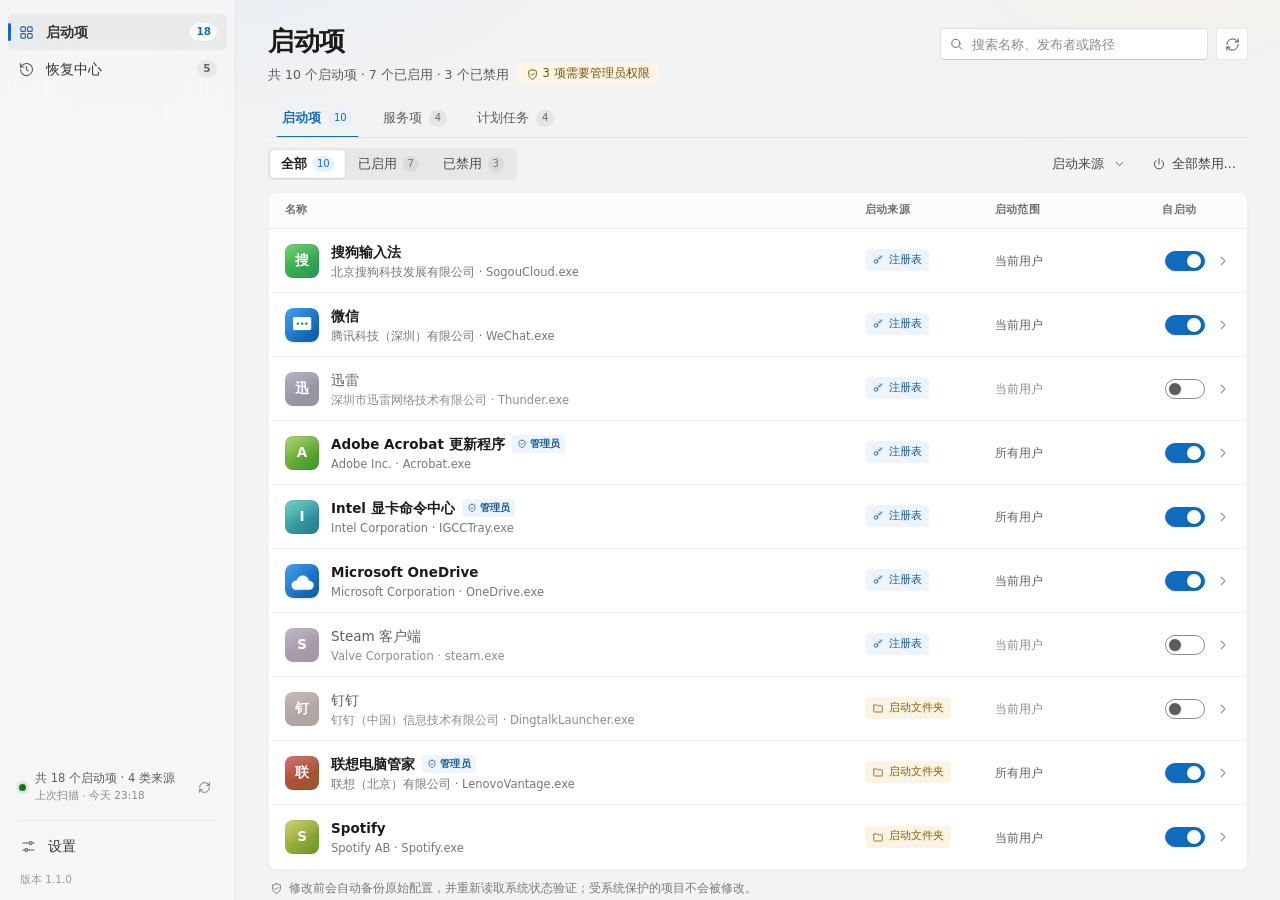
==== commit 9b1c0996: "v1.1.0: extract real executable icons" ====
--- a/web/index.html
+++ b/web/index.html
@@ -67,7 +67,7 @@
           <svg aria-hidden="true"><use href="#i-sliders"/></svg>
           <span class="nav-label">设置</span>
         </button>
-        <div class="sidebar-version">版本 1.0.0</div>
+        <div class="sidebar-version">版本 1.1.0</div>
       </div>
     </nav>
 
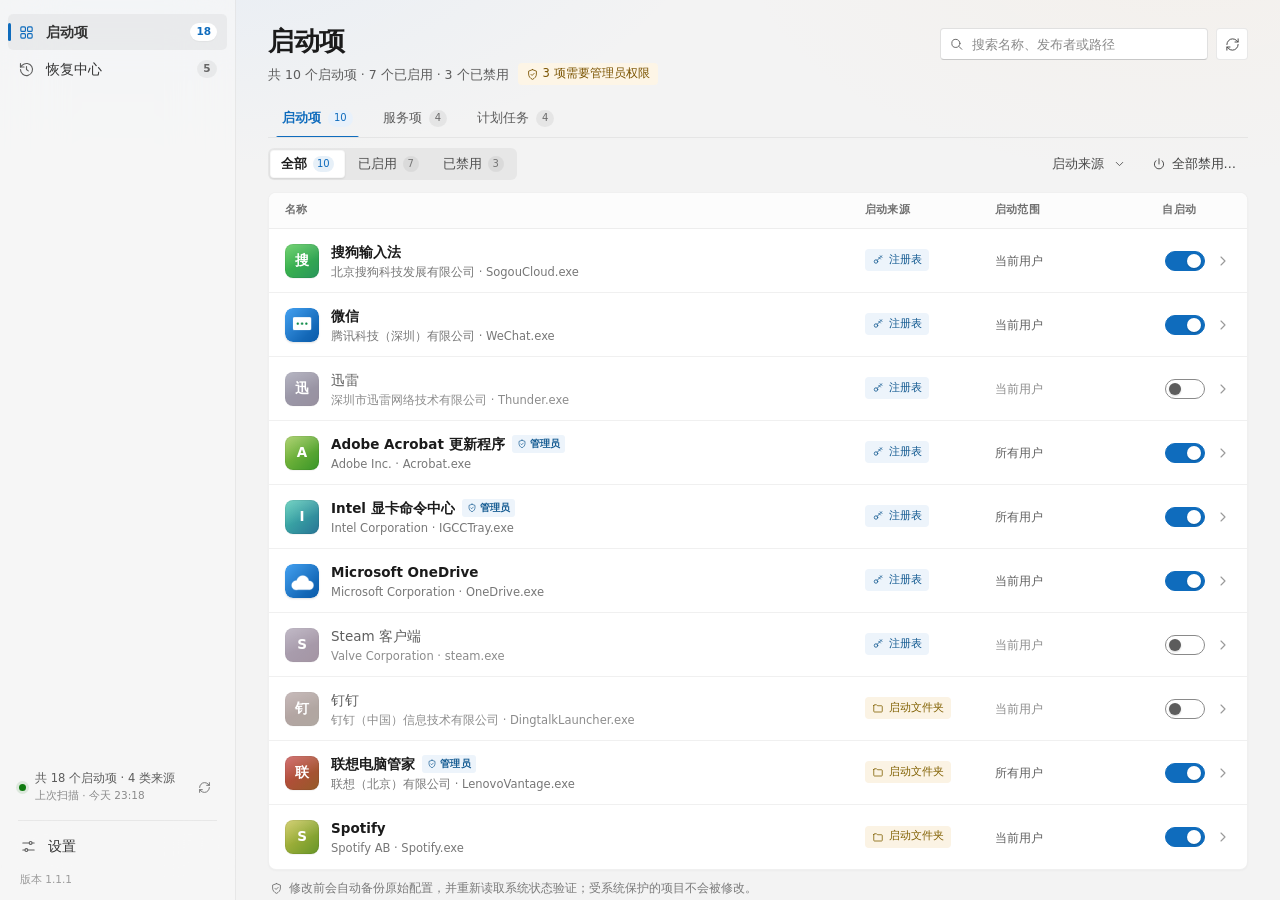
==== commit 79ddb9de: "v1.1.1: manage MSIX startup tasks and quarantine folder entries" ====
--- a/web/index.html
+++ b/web/index.html
@@ -67,7 +67,7 @@
           <svg aria-hidden="true"><use href="#i-sliders"/></svg>
           <span class="nav-label">设置</span>
         </button>
-        <div class="sidebar-version">版本 1.1.0</div>
+        <div class="sidebar-version">版本 1.1.1</div>
       </div>
     </nav>
 
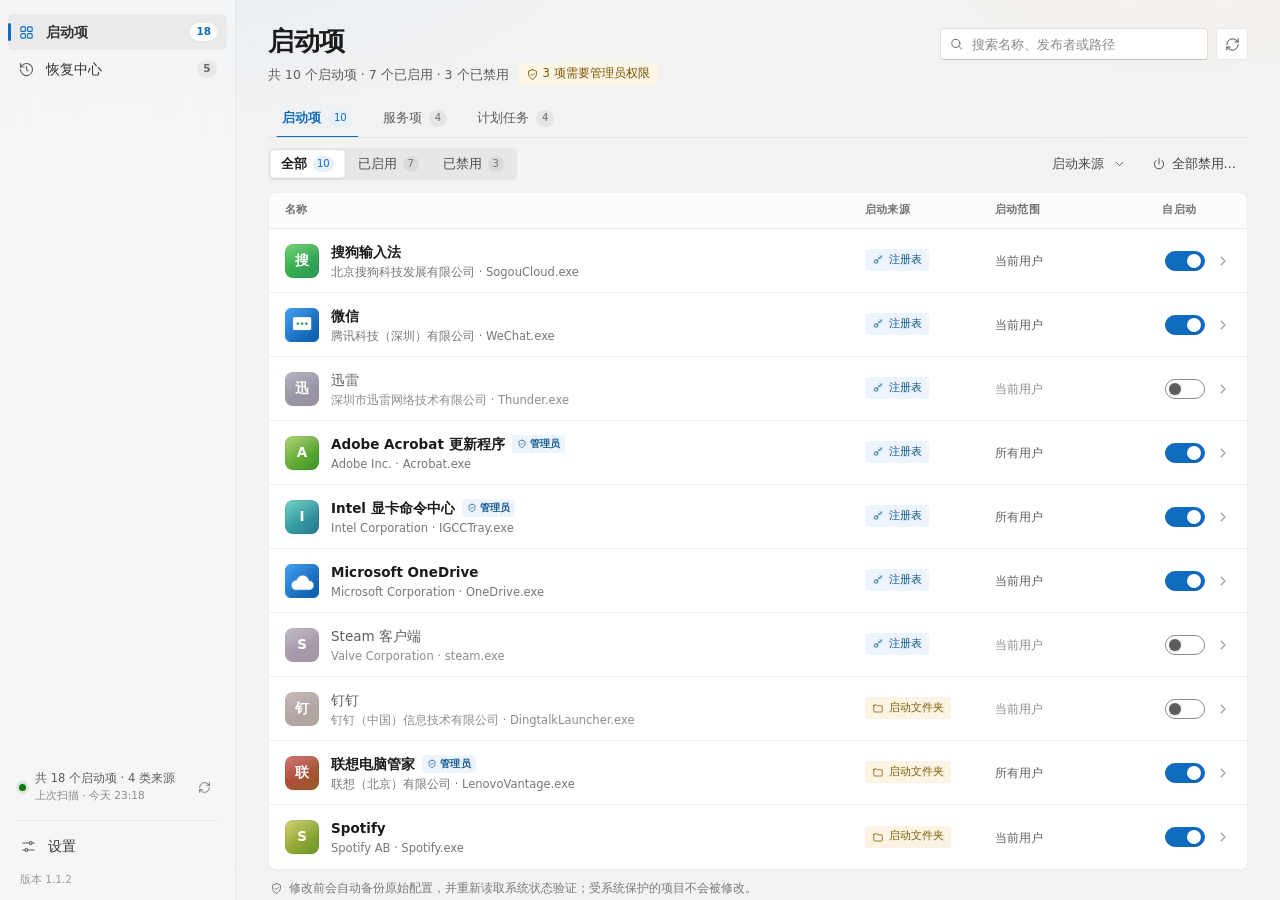
==== commit a2c5227e: "Fix shell icon transparency and complete v1.1.2" ====
--- a/web/index.html
+++ b/web/index.html
@@ -67,7 +67,7 @@
           <svg aria-hidden="true"><use href="#i-sliders"/></svg>
           <span class="nav-label">设置</span>
         </button>
-        <div class="sidebar-version">版本 1.1.1</div>
+        <div class="sidebar-version">版本 1.1.2</div>
       </div>
     </nav>
 
--- a/web/styles.css
+++ b/web/styles.css
@@ -319,8 +319,8 @@
   user-select:none;overflow:hidden;
 }
 .app-ico svg{width:18px;height:18px;stroke-width:1.7}
-.app-ico.has-img{background:none;box-shadow:0 1px 2px rgba(0,0,0,.12);padding:0}
-.app-ico.has-img img{display:block;width:100%;height:100%;object-fit:cover;border-radius:inherit}
+.app-ico.has-img{background:none;box-shadow:none;border:0;border-radius:0;padding:0;overflow:visible}
+.app-ico.has-img img{display:block;width:100%;height:100%;object-fit:contain;border-radius:0}
 .app-ico.lg{width:40px;height:40px;border-radius:9px;font-size:16px}
 .app-ico.lg svg{width:21px;height:21px}
 .row.is-disabled .app-ico{filter:grayscale(.75);opacity:.55}
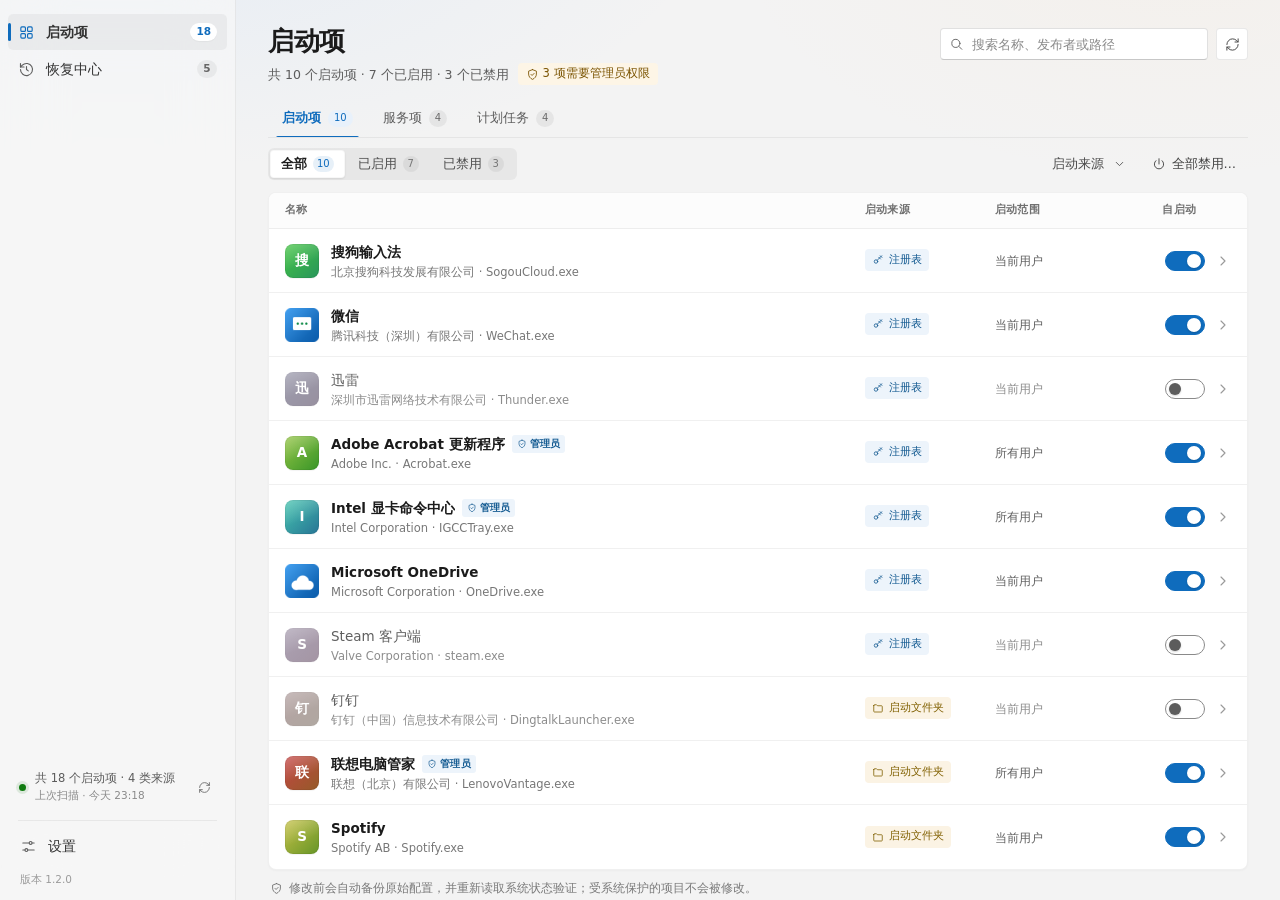
==== commit bf2d6b07: "v1.2.0: allow explicit per-item management of protected entries" ====
--- a/web/index.html
+++ b/web/index.html
@@ -67,7 +67,7 @@
           <svg aria-hidden="true"><use href="#i-sliders"/></svg>
           <span class="nav-label">设置</span>
         </button>
-        <div class="sidebar-version">版本 1.1.2</div>
+        <div class="sidebar-version">版本 1.2.0</div>
       </div>
     </nav>
 
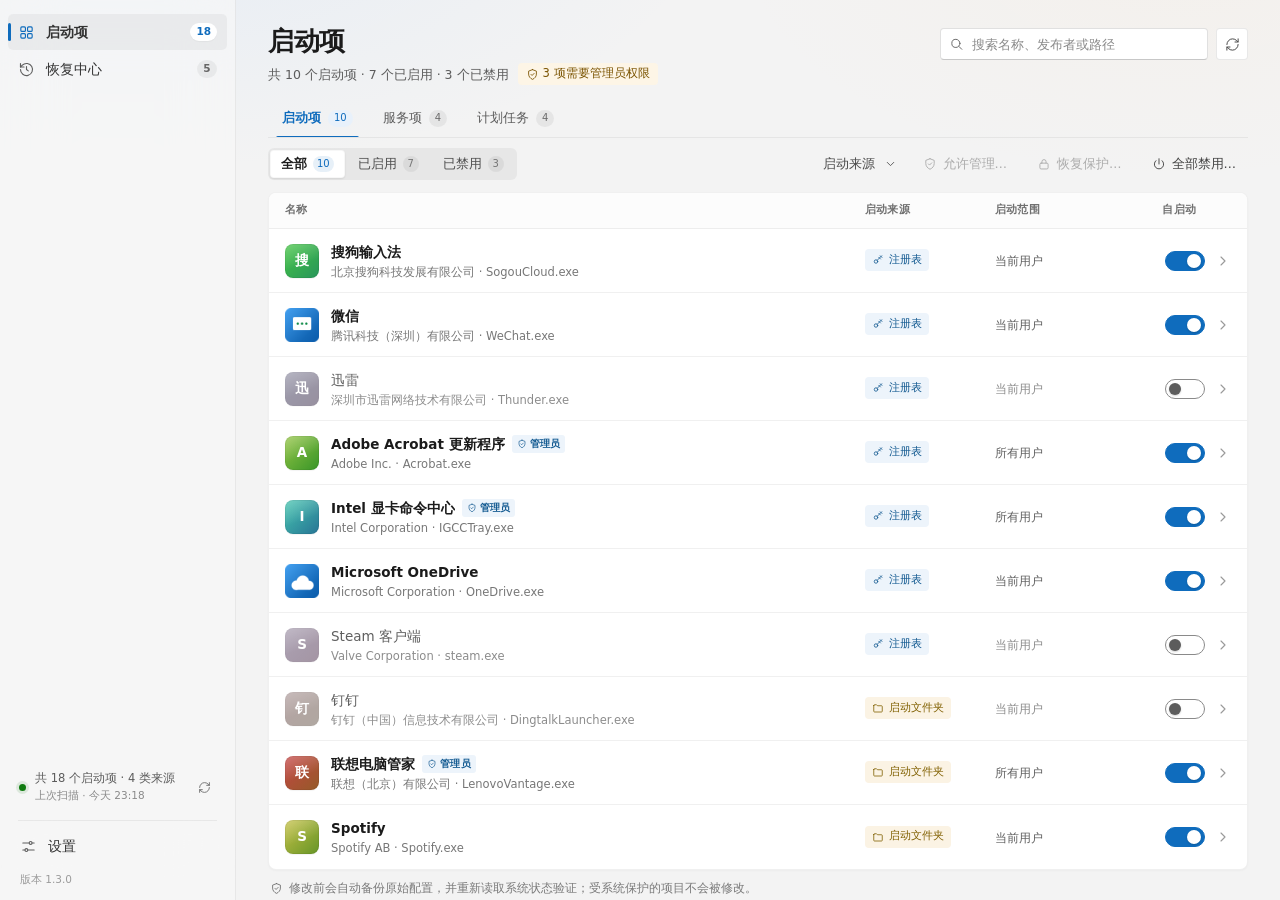
==== commit 36c98cc1: "v1.3.0: speed up toggles and add batch protection management Skip the two full scans around every to" ====
--- a/web/index.html
+++ b/web/index.html
@@ -67,7 +67,7 @@
           <svg aria-hidden="true"><use href="#i-sliders"/></svg>
           <span class="nav-label">设置</span>
         </button>
-        <div class="sidebar-version">版本 1.2.0</div>
+        <div class="sidebar-version">版本 1.3.0</div>
       </div>
     </nav>
 
@@ -134,6 +134,14 @@
               </select>
               <svg aria-hidden="true"><use href="#i-chevron-down"/></svg>
             </div>
+            <button class="btn ghost" id="bulkUnlock" data-action="open-unlock-bulk-dialog" disabled>
+              <svg aria-hidden="true"><use href="#i-shield"/></svg>
+              允许管理…
+            </button>
+            <button class="btn ghost" id="bulkRelock" data-action="open-relock-bulk-dialog" disabled>
+              <svg aria-hidden="true"><use href="#i-lock"/></svg>
+              恢复保护…
+            </button>
             <button class="btn ghost" id="bulkDisable" data-action="open-bulk-dialog" disabled>
               <svg aria-hidden="true"><use href="#i-power"/></svg>
               全部禁用…
